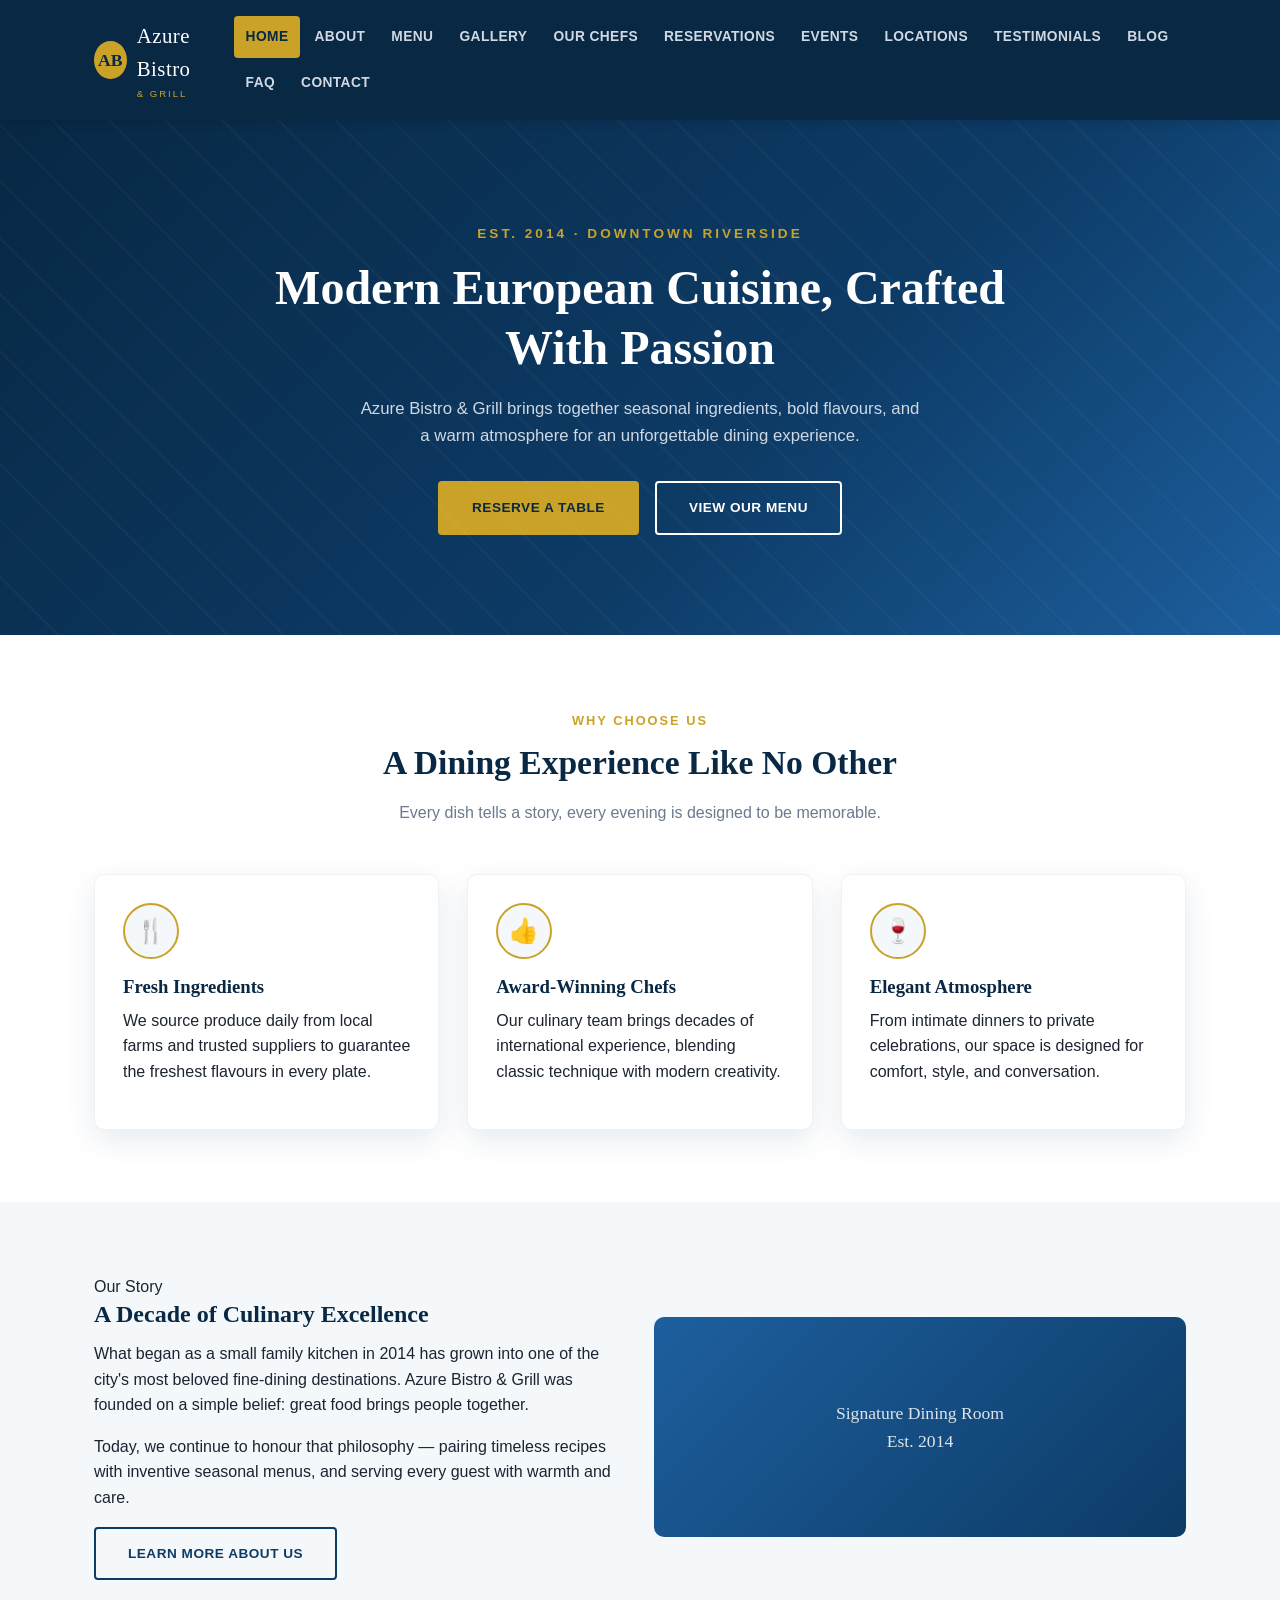
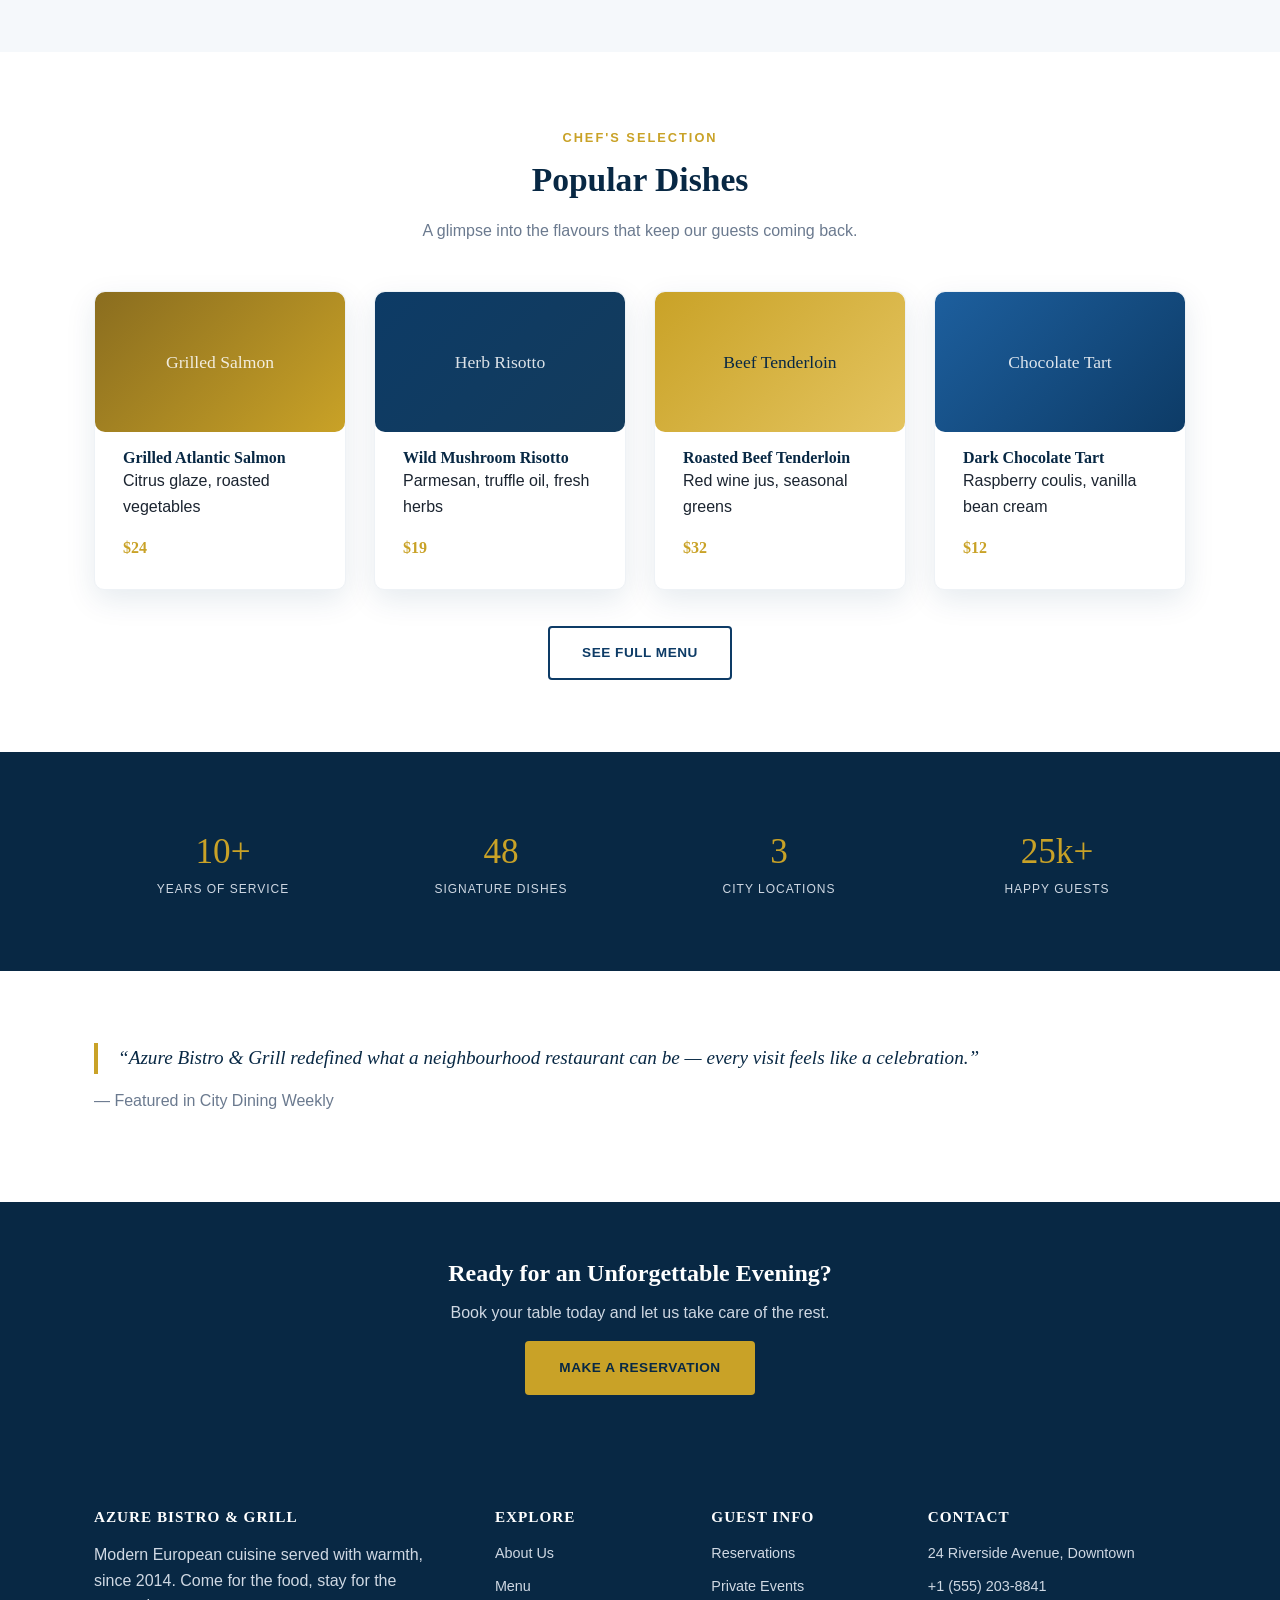
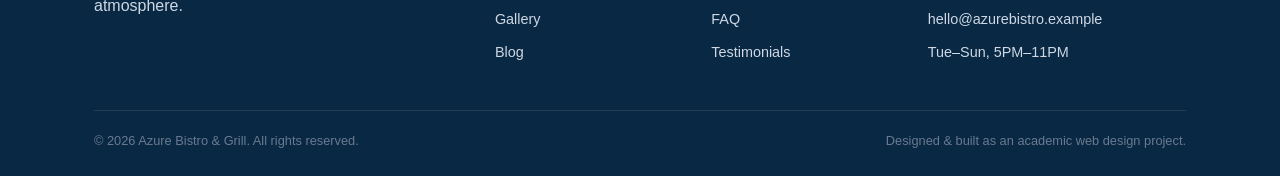
==== index.html @ 6a59ff26 "Initial commit: Azure Bistro & Grill 12-page restaurant website" ====
<!DOCTYPE html>
<html lang="en">
<head>
<meta charset="UTF-8">
<meta name="viewport" content="width=device-width, initial-scale=1.0">
<title>Azure Bistro &amp; Grill | Fine Dining in the Heart of the City</title>
<meta name="description" content="Azure Bistro & Grill is a fine-dining restaurant serving modern European cuisine with fresh, locally-sourced ingredients.">
<link rel="stylesheet" href="assets/css/style.css">
</head>
<body>

<header class="site-header">
  <nav class="nav-bar">
    <a href="index.html" class="brand">
      <span class="brand-mark">AB</span>
      <span class="brand-text">Azure Bistro<small>&amp; Grill</small></span>
    </a>
    <input type="checkbox" id="nav-toggle" class="nav-toggle">
    <label for="nav-toggle" class="nav-toggle-label"><span></span><span></span><span></span></label>
    <ul class="nav-links">
      <li><a href="index.html" class="active">Home</a></li>
      <li><a href="about.html">About</a></li>
      <li><a href="menu.html">Menu</a></li>
      <li><a href="gallery.html">Gallery</a></li>
      <li><a href="chefs.html">Our Chefs</a></li>
      <li><a href="reservations.html">Reservations</a></li>
      <li><a href="events.html">Events</a></li>
      <li><a href="locations.html">Locations</a></li>
      <li><a href="testimonials.html">Testimonials</a></li>
      <li><a href="blog.html">Blog</a></li>
      <li><a href="faq.html">FAQ</a></li>
      <li><a href="contact.html">Contact</a></li>
    </ul>
  </nav>
</header>

<section class="hero">
  <div class="container">
    <span class="eyebrow">Est. 2014 &middot; Downtown Riverside</span>
    <h1>Modern European Cuisine, Crafted With Passion</h1>
    <p>Azure Bistro &amp; Grill brings together seasonal ingredients, bold flavours, and a warm atmosphere for an unforgettable dining experience.</p>
    <div class="hero-actions">
      <a href="reservations.html" class="btn btn--primary">Reserve a Table</a>
      <a href="menu.html" class="btn btn--outline">View Our Menu</a>
    </div>
  </div>
</section>

<section class="section">
  <div class="container">
    <div class="section-header">
      <span class="eyebrow">Why Choose Us</span>
      <h2>A Dining Experience Like No Other</h2>
      <p>Every dish tells a story, every evening is designed to be memorable.</p>
    </div>
    <div class="grid grid--3">
      <div class="card">
        <div class="icon-tile">&#127860;</div>
        <h3>Fresh Ingredients</h3>
        <p>We source produce daily from local farms and trusted suppliers to guarantee the freshest flavours in every plate.</p>
      </div>
      <div class="card">
        <div class="icon-tile">&#128077;</div>
        <h3>Award-Winning Chefs</h3>
        <p>Our culinary team brings decades of international experience, blending classic technique with modern creativity.</p>
      </div>
      <div class="card">
        <div class="icon-tile">&#127863;</div>
        <h3>Elegant Atmosphere</h3>
        <p>From intimate dinners to private celebrations, our space is designed for comfort, style, and conversation.</p>
      </div>
    </div>
  </div>
</section>

<section class="section section--alt">
  <div class="container">
    <div class="grid grid--2" style="align-items:center;">
      <div>
        <span class="eyebrow">Our Story</span>
        <h2>A Decade of Culinary Excellence</h2>
        <p>What began as a small family kitchen in 2014 has grown into one of the city's most beloved fine-dining destinations. Azure Bistro &amp; Grill was founded on a simple belief: great food brings people together.</p>
        <p>Today, we continue to honour that philosophy &mdash; pairing timeless recipes with inventive seasonal menus, and serving every guest with warmth and care.</p>
        <a href="about.html" class="btn btn--outline-dark">Learn More About Us</a>
      </div>
      <div class="media-block alt-c">Signature Dining Room<br>Est. 2014</div>
    </div>
  </div>
</section>

<section class="section">
  <div class="container">
    <div class="section-header">
      <span class="eyebrow">Chef's Selection</span>
      <h2>Popular Dishes</h2>
      <p>A glimpse into the flavours that keep our guests coming back.</p>
    </div>
    <div class="grid grid--4">
      <div class="card">
        <div class="media-block alt-a" style="min-height:140px;margin:-28px -28px 16px;">Grilled Salmon</div>
        <h4 class="mb-0">Grilled Atlantic Salmon</h4>
        <p>Citrus glaze, roasted vegetables</p>
        <span class="menu-price">$24</span>
      </div>
      <div class="card">
        <div class="media-block alt-b" style="min-height:140px;margin:-28px -28px 16px;">Herb Risotto</div>
        <h4 class="mb-0">Wild Mushroom Risotto</h4>
        <p>Parmesan, truffle oil, fresh herbs</p>
        <span class="menu-price">$19</span>
      </div>
      <div class="card">
        <div class="media-block alt-d" style="min-height:140px;margin:-28px -28px 16px;">Beef Tenderloin</div>
        <h4 class="mb-0">Roasted Beef Tenderloin</h4>
        <p>Red wine jus, seasonal greens</p>
        <span class="menu-price">$32</span>
      </div>
      <div class="card">
        <div class="media-block alt-c" style="min-height:140px;margin:-28px -28px 16px;">Chocolate Tart</div>
        <h4 class="mb-0">Dark Chocolate Tart</h4>
        <p>Raspberry coulis, vanilla bean cream</p>
        <span class="menu-price">$12</span>
      </div>
    </div>
    <div class="text-center" style="margin-top:36px;">
      <a href="menu.html" class="btn btn--outline-dark">See Full Menu</a>
    </div>
  </div>
</section>

<section class="section" style="background:var(--primary-dark);">
  <div class="container">
    <div class="stats-row">
      <div><div class="stat-number">10+</div><div class="stat-label">Years of Service</div></div>
      <div><div class="stat-number">48</div><div class="stat-label">Signature Dishes</div></div>
      <div><div class="stat-number">3</div><div class="stat-label">City Locations</div></div>
      <div><div class="stat-number">25k+</div><div class="stat-label">Happy Guests</div></div>
    </div>
  </div>
</section>

<section class="section">
  <div class="container">
    <div class="quote-block">
      &ldquo;Azure Bistro &amp; Grill redefined what a neighbourhood restaurant can be &mdash; every visit feels like a celebration.&rdquo;
    </div>
    <p style="margin-top:14px;color:var(--gray-500);">&mdash; Featured in City Dining Weekly</p>
  </div>
</section>

<section class="cta-banner">
  <div class="container">
    <h2>Ready for an Unforgettable Evening?</h2>
    <p>Book your table today and let us take care of the rest.</p>
    <a href="reservations.html" class="btn btn--primary">Make a Reservation</a>
  </div>
</section>

<footer class="site-footer">
  <div class="container">
    <div class="footer-grid">
      <div>
        <h4>Azure Bistro &amp; Grill</h4>
        <p>Modern European cuisine served with warmth, since 2014. Come for the food, stay for the atmosphere.</p>
      </div>
      <div>
        <h4>Explore</h4>
        <ul>
          <li><a href="about.html">About Us</a></li>
          <li><a href="menu.html">Menu</a></li>
          <li><a href="gallery.html">Gallery</a></li>
          <li><a href="blog.html">Blog</a></li>
        </ul>
      </div>
      <div>
        <h4>Guest Info</h4>
        <ul>
          <li><a href="reservations.html">Reservations</a></li>
          <li><a href="events.html">Private Events</a></li>
          <li><a href="faq.html">FAQ</a></li>
          <li><a href="testimonials.html">Testimonials</a></li>
        </ul>
      </div>
      <div>
        <h4>Contact</h4>
        <ul>
          <li>24 Riverside Avenue, Downtown</li>
          <li>+1 (555) 203-8841</li>
          <li>hello@azurebistro.example</li>
          <li>Tue&ndash;Sun, 5PM&ndash;11PM</li>
        </ul>
      </div>
    </div>
    <div class="footer-bottom">
      <span>&copy; 2026 Azure Bistro &amp; Grill. All rights reserved.</span>
      <span>Designed &amp; built as an academic web design project.</span>
    </div>
  </div>
</footer>

</body>
</html>
---- assets/css/style.css ----
/* ==========================================================================
   Azure Bistro & Grill — Shared Stylesheet
   ========================================================================== */

:root {
  --primary: #0d3b66;
  --primary-dark: #082844;
  --primary-light: #1d5f9e;
  --accent: #c9a227;
  --white: #ffffff;
  --off-white: #f5f8fb;
  --gray-100: #eef2f6;
  --gray-300: #cfd8e3;
  --gray-500: #6b7a8f;
  --gray-700: #33404e;
  --text: #1b2430;
  --radius: 10px;
  --shadow: 0 10px 30px rgba(13, 59, 102, 0.1);
  --max-width: 1140px;
  --font-heading: 'Georgia', 'Times New Roman', serif;
  --font-body: 'Segoe UI', Arial, Helvetica, sans-serif;
}

* { box-sizing: border-box; }

html { scroll-behavior: smooth; }

body {
  margin: 0;
  font-family: var(--font-body);
  color: var(--text);
  background: var(--white);
  line-height: 1.6;
}

img { max-width: 100%; display: block; }

a { color: inherit; text-decoration: none; }

h1, h2, h3, h4 {
  font-family: var(--font-heading);
  color: var(--primary-dark);
  margin: 0 0 0.5em;
  line-height: 1.25;
}

p { margin: 0 0 1em; }

.container {
  max-width: var(--max-width);
  margin: 0 auto;
  padding: 0 24px;
}

.section {
  padding: 72px 0;
}

.section--alt {
  background: var(--off-white);
}

.section-header {
  text-align: center;
  max-width: 640px;
  margin: 0 auto 48px;
}

.section-header .eyebrow {
  display: inline-block;
  text-transform: uppercase;
  letter-spacing: 2px;
  font-size: 0.8rem;
  color: var(--accent);
  font-weight: 700;
  margin-bottom: 10px;
}

.section-header h2 { font-size: 2.1rem; }

.section-header p { color: var(--gray-500); }

/* ---------- Buttons ---------- */
.btn {
  display: inline-block;
  padding: 14px 32px;
  border-radius: 4px;
  font-weight: 600;
  letter-spacing: 0.5px;
  text-transform: uppercase;
  font-size: 0.85rem;
  cursor: pointer;
  border: 2px solid transparent;
  transition: all 0.2s ease;
}

.btn--primary {
  background: var(--accent);
  color: var(--primary-dark);
}
.btn--primary:hover { background: #b6911f; }

.btn--outline {
  background: transparent;
  border-color: var(--white);
  color: var(--white);
}
.btn--outline:hover { background: var(--white); color: var(--primary-dark); }

.btn--outline-dark {
  background: transparent;
  border-color: var(--primary);
  color: var(--primary);
}
.btn--outline-dark:hover { background: var(--primary); color: var(--white); }

/* ---------- Header / Nav ---------- */
.site-header {
  background: var(--primary-dark);
  position: sticky;
  top: 0;
  z-index: 100;
  box-shadow: 0 2px 10px rgba(0,0,0,0.15);
}

.nav-bar {
  max-width: var(--max-width);
  margin: 0 auto;
  padding: 16px 24px;
  display: flex;
  align-items: center;
  justify-content: space-between;
}

.brand {
  display: flex;
  align-items: center;
  gap: 10px;
  color: var(--white);
}

.brand-mark {
  width: 38px;
  height: 38px;
  border-radius: 50%;
  background: var(--accent);
  color: var(--primary-dark);
  display: flex;
  align-items: center;
  justify-content: center;
  font-family: var(--font-heading);
  font-weight: 700;
  font-size: 1.1rem;
}

.brand-text {
  font-family: var(--font-heading);
  font-size: 1.3rem;
  letter-spacing: 0.5px;
}

.brand-text small {
  display: block;
  font-family: var(--font-body);
  font-size: 0.6rem;
  letter-spacing: 2px;
  text-transform: uppercase;
  color: var(--accent);
}

.nav-toggle { display: none; }

.nav-toggle-label {
  display: none;
  flex-direction: column;
  gap: 5px;
  cursor: pointer;
  padding: 6px;
}

.nav-toggle-label span {
  width: 26px;
  height: 2px;
  background: var(--white);
  display: block;
}

.nav-links {
  display: flex;
  flex-wrap: wrap;
  gap: 4px 2px;
  list-style: none;
  margin: 0;
  padding: 0;
}

.nav-links a {
  color: var(--gray-300);
  font-size: 0.86rem;
  font-weight: 600;
  text-transform: uppercase;
  letter-spacing: 0.4px;
  padding: 10px 12px;
  border-radius: 4px;
  display: block;
  transition: all 0.2s ease;
}

.nav-links a:hover,
.nav-links a.active {
  color: var(--primary-dark);
  background: var(--accent);
}

@media (max-width: 960px) {
  .nav-toggle-label { display: flex; }

  .nav-links {
    display: none;
    width: 100%;
    flex-direction: column;
    background: var(--primary-dark);
    padding: 10px 0;
  }

  .nav-links a { padding: 12px 8px; }

  .nav-toggle:checked ~ .nav-links { display: flex; }

  .nav-bar { flex-wrap: wrap; }
}

/* ---------- Hero ---------- */
.hero {
  background: linear-gradient(135deg, var(--primary-dark), var(--primary) 60%, var(--primary-light));
  color: var(--white);
  padding: 100px 0;
  text-align: center;
  position: relative;
  overflow: hidden;
}

.hero::after {
  content: "";
  position: absolute;
  inset: 0;
  background: repeating-linear-gradient(45deg, rgba(255,255,255,0.03) 0 2px, transparent 2px 40px);
  pointer-events: none;
}

.hero .eyebrow {
  text-transform: uppercase;
  letter-spacing: 3px;
  color: var(--accent);
  font-weight: 700;
  font-size: 0.85rem;
}

.hero h1 {
  color: var(--white);
  font-size: 3rem;
  max-width: 760px;
  margin: 12px auto 18px;
}

.hero p {
  max-width: 560px;
  margin: 0 auto 32px;
  color: var(--gray-300);
  font-size: 1.05rem;
}

.hero-actions {
  display: flex;
  gap: 16px;
  justify-content: center;
  flex-wrap: wrap;
}

.page-hero {
  background: linear-gradient(135deg, var(--primary-dark), var(--primary));
  color: var(--white);
  padding: 64px 0;
  text-align: center;
}

.page-hero .eyebrow {
  text-transform: uppercase;
  letter-spacing: 3px;
  color: var(--accent);
  font-weight: 700;
  font-size: 0.8rem;
}

.page-hero h1 { color: var(--white); margin: 8px 0 0; font-size: 2.4rem; }

.breadcrumb {
  margin-top: 14px;
  font-size: 0.85rem;
  color: var(--gray-300);
}

.breadcrumb a { color: var(--accent); }

/* ---------- Grids & Cards ---------- */
.grid {
  display: grid;
  gap: 28px;
}

.grid--2 { grid-template-columns: repeat(2, 1fr); }
.grid--3 { grid-template-columns: repeat(3, 1fr); }
.grid--4 { grid-template-columns: repeat(4, 1fr); }

@media (max-width: 860px) {
  .grid--2, .grid--3, .grid--4 { grid-template-columns: repeat(2, 1fr); }
}
@media (max-width: 560px) {
  .grid--2, .grid--3, .grid--4 { grid-template-columns: 1fr; }
}

.card {
  background: var(--white);
  border: 1px solid var(--gray-100);
  border-radius: var(--radius);
  padding: 28px;
  box-shadow: var(--shadow);
}

.icon-tile {
  width: 56px;
  height: 56px;
  border-radius: 50%;
  background: var(--off-white);
  border: 2px solid var(--accent);
  display: flex;
  align-items: center;
  justify-content: center;
  font-size: 1.5rem;
  margin-bottom: 16px;
}

.media-block {
  border-radius: var(--radius);
  min-height: 220px;
  display: flex;
  align-items: center;
  justify-content: center;
  color: rgba(255,255,255,0.85);
  font-family: var(--font-heading);
  font-size: 1.1rem;
  text-align: center;
  padding: 20px;
  background: linear-gradient(135deg, var(--primary), var(--primary-light));
}

.media-block.alt-a { background: linear-gradient(135deg, #8a6d1f, var(--accent)); }
.media-block.alt-b { background: linear-gradient(135deg, #0d3b66, #133b5c); }
.media-block.alt-c { background: linear-gradient(135deg, #1d5f9e, #0d3b66); }
.media-block.alt-d { background: linear-gradient(135deg, var(--accent), #e4c45f); color: var(--primary-dark); }

/* ---------- Menu ---------- */
.menu-list { list-style: none; margin: 0; padding: 0; }

.menu-item {
  display: flex;
  justify-content: space-between;
  gap: 16px;
  padding: 18px 0;
  border-bottom: 1px dashed var(--gray-300);
}

.menu-item:last-child { border-bottom: none; }

.menu-item h4 { margin: 0 0 4px; font-size: 1.05rem; }

.menu-item p { margin: 0; color: var(--gray-500); font-size: 0.9rem; }

.menu-price {
  font-family: var(--font-heading);
  font-weight: 700;
  color: var(--accent);
  white-space: nowrap;
}

.tab-group {
  display: flex;
  flex-wrap: wrap;
  gap: 10px;
  justify-content: center;
  margin-bottom: 36px;
}

.tab-group a {
  padding: 10px 20px;
  border: 1px solid var(--gray-300);
  border-radius: 30px;
  font-size: 0.85rem;
  font-weight: 600;
  color: var(--primary);
}

.tab-group a.active,
.tab-group a:hover {
  background: var(--primary);
  color: var(--white);
  border-color: var(--primary);
}

/* ---------- Forms ---------- */
.form-grid {
  display: grid;
  grid-template-columns: 1fr 1fr;
  gap: 20px;
}

@media (max-width: 700px) {
  .form-grid { grid-template-columns: 1fr; }
}

.form-field { display: flex; flex-direction: column; gap: 6px; }

.form-field.full { grid-column: 1 / -1; }

.form-field label {
  font-size: 0.85rem;
  font-weight: 600;
  color: var(--gray-700);
}

.form-field input,
.form-field select,
.form-field textarea {
  padding: 12px 14px;
  border: 1px solid var(--gray-300);
  border-radius: 6px;
  font-family: var(--font-body);
  font-size: 0.95rem;
  background: var(--white);
}

.form-field textarea { resize: vertical; min-height: 120px; }

.form-field input:focus,
.form-field select:focus,
.form-field textarea:focus {
  outline: none;
  border-color: var(--primary-light);
}

/* ---------- Stats / Quote ---------- */
.stats-row {
  display: grid;
  grid-template-columns: repeat(4, 1fr);
  gap: 20px;
  text-align: center;
}

@media (max-width: 700px) {
  .stats-row { grid-template-columns: repeat(2, 1fr); }
}

.stats-row .stat-number {
  font-family: var(--font-heading);
  font-size: 2.2rem;
  color: var(--accent);
}

.stats-row .stat-label {
  text-transform: uppercase;
  font-size: 0.75rem;
  letter-spacing: 1px;
  color: var(--gray-300);
}

.quote-block {
  border-left: 4px solid var(--accent);
  padding-left: 20px;
  font-family: var(--font-heading);
  font-style: italic;
  font-size: 1.2rem;
  color: var(--primary-dark);
}

/* ---------- Table ---------- */
table.data-table {
  width: 100%;
  border-collapse: collapse;
}

table.data-table th, table.data-table td {
  padding: 14px 16px;
  border-bottom: 1px solid var(--gray-100);
  text-align: left;
}

table.data-table th {
  background: var(--primary-dark);
  color: var(--white);
  text-transform: uppercase;
  font-size: 0.8rem;
  letter-spacing: 0.5px;
}

table.data-table tr:nth-child(even) { background: var(--off-white); }

/* ---------- Accordion (FAQ, CSS-only) ---------- */
.accordion { display: flex; flex-direction: column; gap: 14px; }

.accordion-item {
  border: 1px solid var(--gray-100);
  border-radius: var(--radius);
  overflow: hidden;
}

.accordion-item input { display: none; }

.accordion-item label {
  display: flex;
  justify-content: space-between;
  align-items: center;
  padding: 18px 22px;
  background: var(--off-white);
  font-weight: 600;
  cursor: pointer;
  color: var(--primary-dark);
}

.accordion-item label::after {
  content: "+";
  font-size: 1.3rem;
  color: var(--accent);
}

.accordion-item input:checked + label::after { content: "\2212"; }

.accordion-content {
  max-height: 0;
  overflow: hidden;
  transition: max-height 0.3s ease;
  padding: 0 22px;
  color: var(--gray-500);
}

.accordion-item input:checked ~ .accordion-content {
  max-height: 300px;
  padding: 18px 22px;
}

/* ---------- Badges ---------- */
.badge {
  display: inline-block;
  padding: 4px 12px;
  border-radius: 20px;
  background: var(--off-white);
  border: 1px solid var(--gray-300);
  font-size: 0.75rem;
  font-weight: 600;
  color: var(--primary);
  text-transform: uppercase;
  letter-spacing: 0.5px;
}

/* ---------- Map placeholder ---------- */
.map-block {
  border-radius: var(--radius);
  min-height: 300px;
  background: var(--off-white) repeating-linear-gradient(135deg, var(--gray-100) 0 10px, var(--off-white) 10px 20px);
  border: 1px solid var(--gray-300);
  display: flex;
  align-items: center;
  justify-content: center;
  color: var(--gray-500);
  font-weight: 600;
  text-align: center;
  padding: 20px;
}

/* ---------- CTA banner ---------- */
.cta-banner {
  background: var(--primary-dark);
  color: var(--white);
  text-align: center;
  padding: 56px 0;
}

.cta-banner h2 { color: var(--white); }

.cta-banner p { color: var(--gray-300); }

/* ---------- Footer ---------- */
.site-footer {
  background: var(--primary-dark);
  color: var(--gray-300);
  padding: 56px 0 24px;
}

.footer-grid {
  display: grid;
  grid-template-columns: 2fr 1fr 1fr 1.4fr;
  gap: 32px;
  margin-bottom: 36px;
}

@media (max-width: 800px) {
  .footer-grid { grid-template-columns: 1fr 1fr; }
}
@media (max-width: 500px) {
  .footer-grid { grid-template-columns: 1fr; }
}

.footer-grid h4 {
  color: var(--white);
  font-size: 0.95rem;
  text-transform: uppercase;
  letter-spacing: 1px;
  margin-bottom: 16px;
}

.footer-grid ul { list-style: none; margin: 0; padding: 0; }

.footer-grid li { margin-bottom: 10px; font-size: 0.9rem; }

.footer-grid a:hover { color: var(--accent); }

.footer-bottom {
  border-top: 1px solid rgba(255,255,255,0.1);
  padding-top: 20px;
  display: flex;
  justify-content: space-between;
  flex-wrap: wrap;
  gap: 10px;
  font-size: 0.8rem;
  color: var(--gray-500);
}

/* ---------- Utility ---------- */
.text-center { text-align: center; }
.mt-0 { margin-top: 0; }
.mb-0 { margin-bottom: 0; }
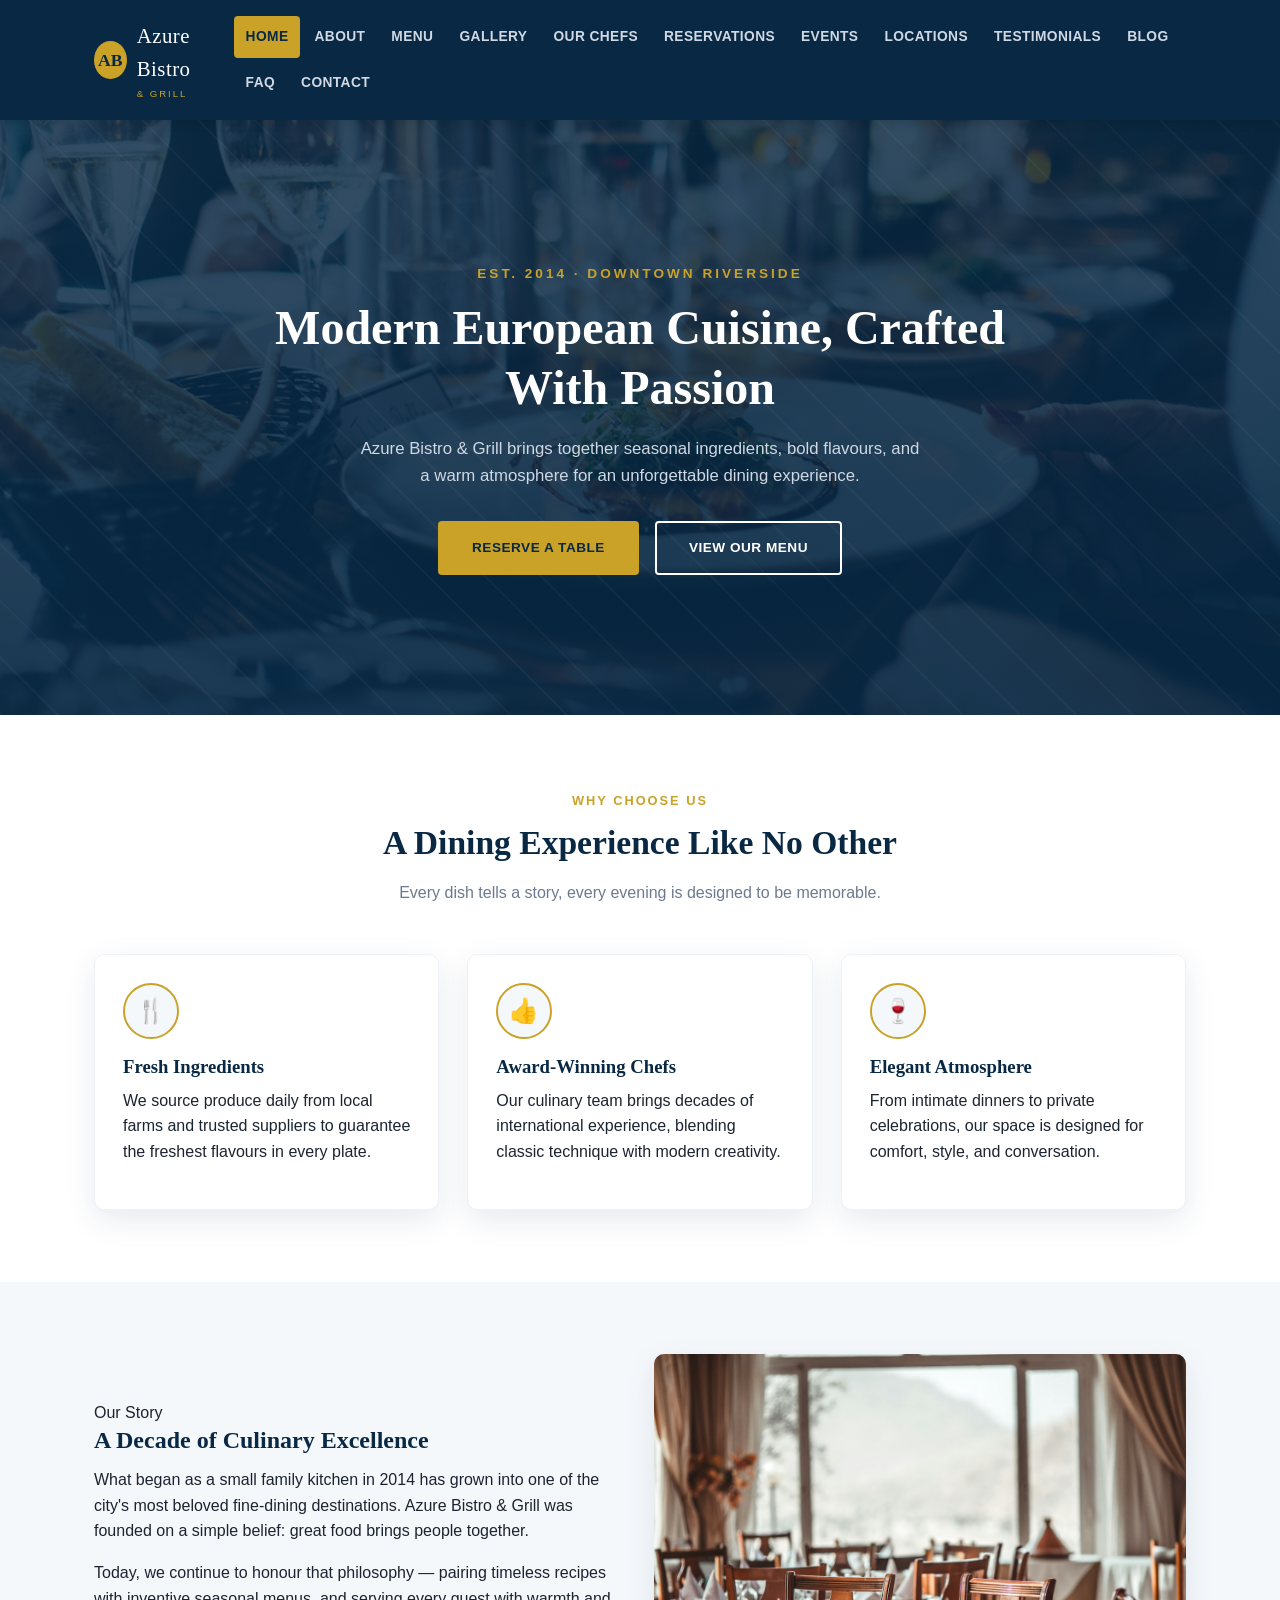
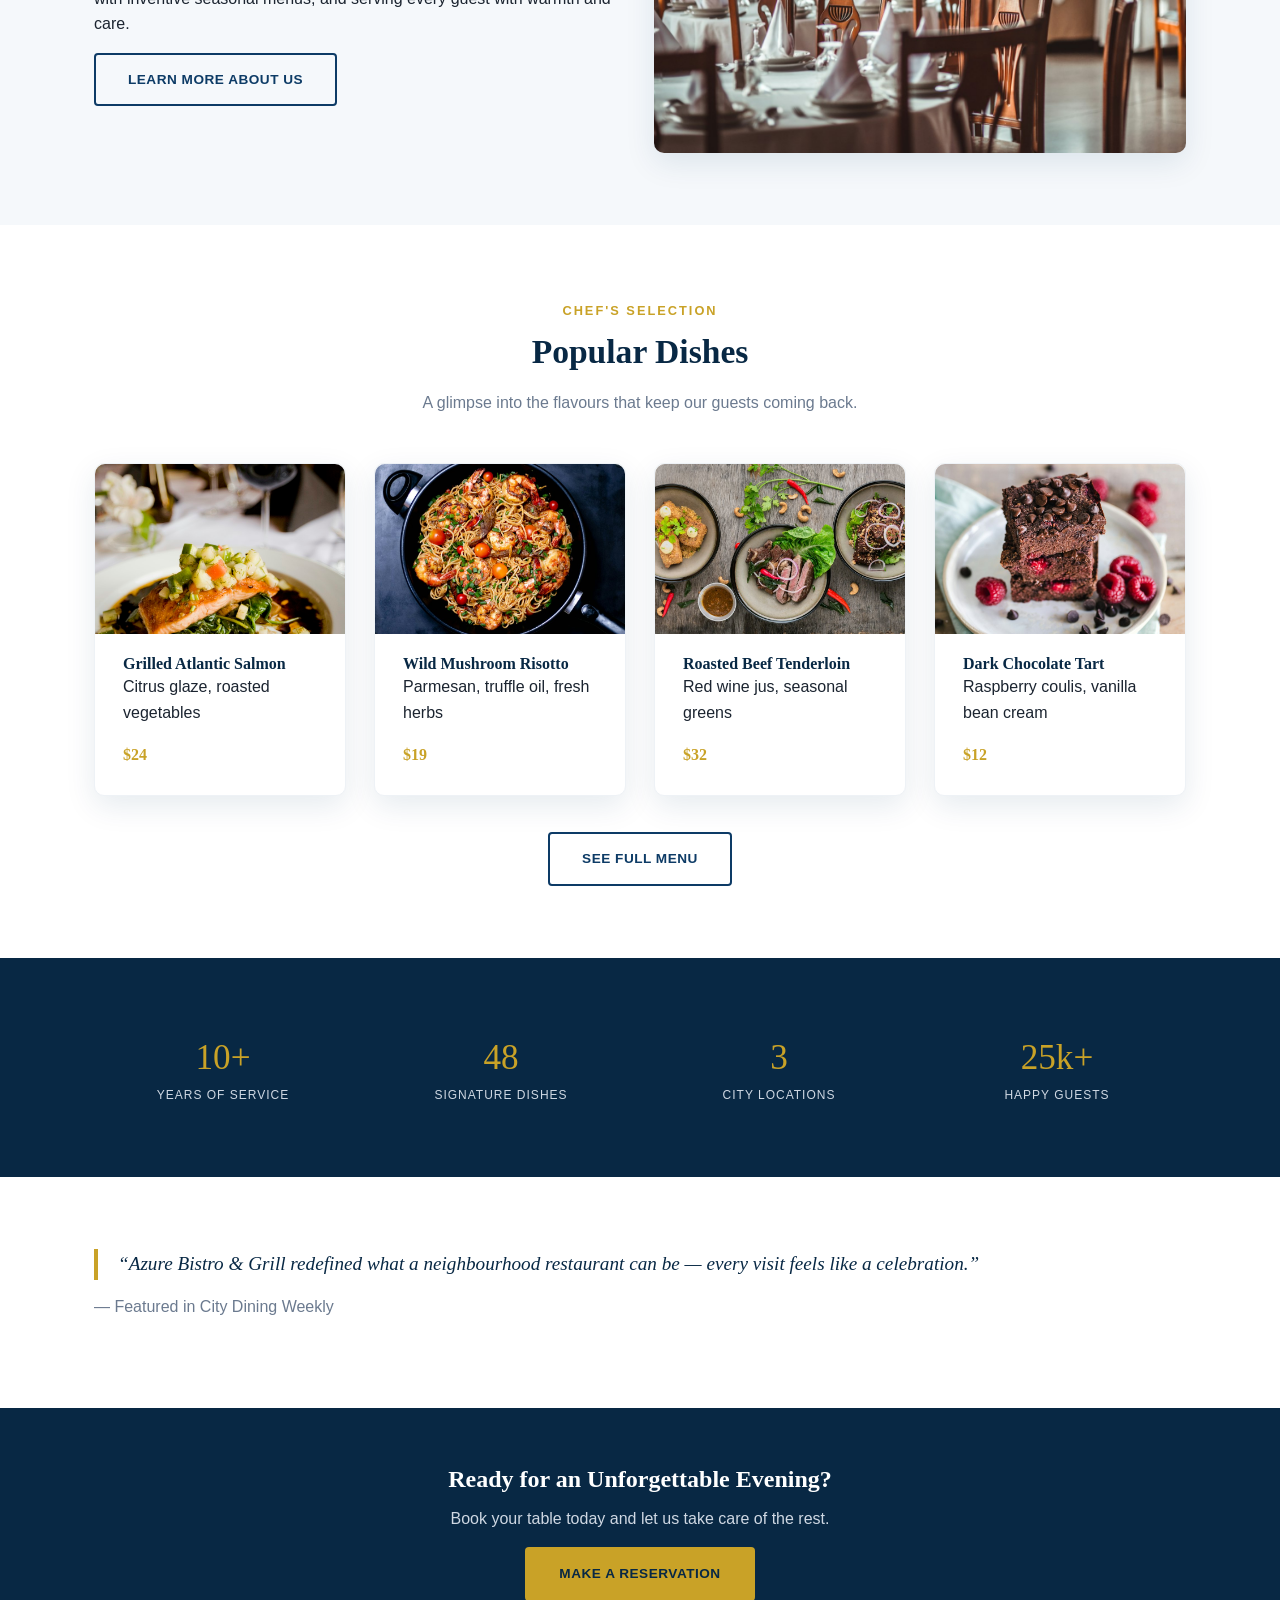
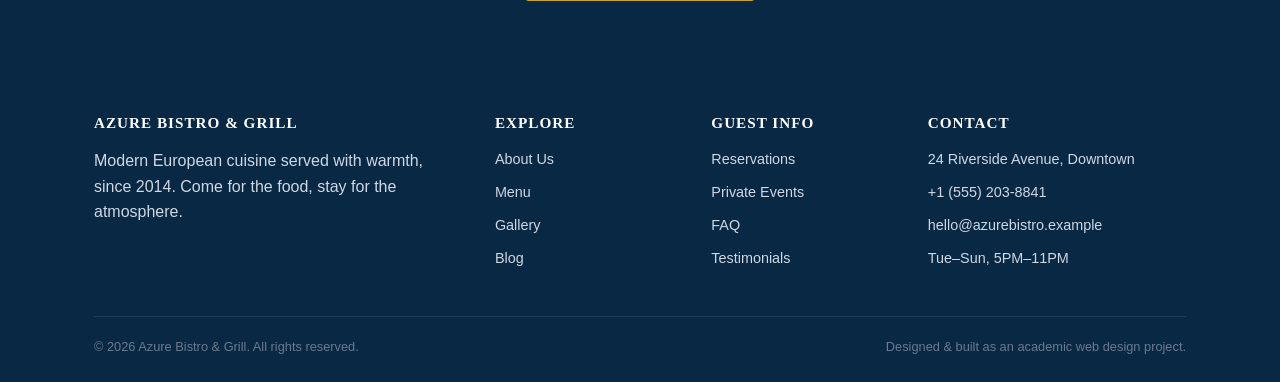
==== commit 4af27de9: "Add real stock photography across all pages for a premium look Replace CSS placeholder blocks with l" ====
--- a/index.html
+++ b/index.html
@@ -34,7 +34,7 @@
   </nav>
 </header>
 
-<section class="hero">
+<section class="hero" style="background-image:url('assets/images/hero-home.jpg');">
   <div class="container">
     <span class="eyebrow">Est. 2014 &middot; Downtown Riverside</span>
     <h1>Modern European Cuisine, Crafted With Passion</h1>
@@ -83,7 +83,9 @@
         <p>Today, we continue to honour that philosophy &mdash; pairing timeless recipes with inventive seasonal menus, and serving every guest with warmth and care.</p>
         <a href="about.html" class="btn btn--outline-dark">Learn More About Us</a>
       </div>
-      <div class="media-block alt-c">Signature Dining Room<br>Est. 2014</div>
+      <div class="photo-frame ratio-4-3">
+        <img src="assets/images/interior-elegant.jpg" alt="Azure Bistro & Grill elegant dining room" loading="lazy">
+      </div>
     </div>
   </div>
 </section>
@@ -97,25 +99,25 @@
     </div>
     <div class="grid grid--4">
       <div class="card">
-        <div class="media-block alt-a" style="min-height:140px;margin:-28px -28px 16px;">Grilled Salmon</div>
+        <div class="card-photo-top"><img src="assets/images/dish-salmon-wine.jpg" alt="Grilled Atlantic Salmon" loading="lazy"></div>
         <h4 class="mb-0">Grilled Atlantic Salmon</h4>
         <p>Citrus glaze, roasted vegetables</p>
         <span class="menu-price">$24</span>
       </div>
       <div class="card">
-        <div class="media-block alt-b" style="min-height:140px;margin:-28px -28px 16px;">Herb Risotto</div>
+        <div class="card-photo-top"><img src="assets/images/dish-shrimp-pasta.jpg" alt="Wild Mushroom Risotto" loading="lazy"></div>
         <h4 class="mb-0">Wild Mushroom Risotto</h4>
         <p>Parmesan, truffle oil, fresh herbs</p>
         <span class="menu-price">$19</span>
       </div>
       <div class="card">
-        <div class="media-block alt-d" style="min-height:140px;margin:-28px -28px 16px;">Beef Tenderloin</div>
+        <div class="card-photo-top"><img src="assets/images/dish-trio-plates.jpg" alt="Roasted Beef Tenderloin" loading="lazy"></div>
         <h4 class="mb-0">Roasted Beef Tenderloin</h4>
         <p>Red wine jus, seasonal greens</p>
         <span class="menu-price">$32</span>
       </div>
       <div class="card">
-        <div class="media-block alt-c" style="min-height:140px;margin:-28px -28px 16px;">Chocolate Tart</div>
+        <div class="card-photo-top"><img src="assets/images/dish-dessert-brownie.jpg" alt="Dark Chocolate Tart" loading="lazy"></div>
         <h4 class="mb-0">Dark Chocolate Tart</h4>
         <p>Raspberry coulis, vanilla bean cream</p>
         <span class="menu-price">$12</span>
--- a/assets/css/style.css
+++ b/assets/css/style.css
@@ -234,10 +234,20 @@
 .hero {
   background: linear-gradient(135deg, var(--primary-dark), var(--primary) 60%, var(--primary-light));
   color: var(--white);
-  padding: 100px 0;
+  padding: 140px 0;
   text-align: center;
   position: relative;
   overflow: hidden;
+  background-size: cover;
+  background-position: center;
+}
+
+.hero::before {
+  content: "";
+  position: absolute;
+  inset: 0;
+  background: linear-gradient(180deg, rgba(8,40,68,0.82), rgba(8,40,68,0.92));
+  pointer-events: none;
 }
 
 .hero::after {
@@ -248,6 +258,8 @@
   pointer-events: none;
 }
 
+.hero .container { position: relative; z-index: 1; }
+
 .hero .eyebrow {
   text-transform: uppercase;
   letter-spacing: 3px;
@@ -279,10 +291,23 @@
 
 .page-hero {
   background: linear-gradient(135deg, var(--primary-dark), var(--primary));
-  color: var(--white);
-  padding: 64px 0;
+  background-size: cover;
+  background-position: center;
+  color: var(--white);
+  padding: 84px 0;
   text-align: center;
-}
+  position: relative;
+  overflow: hidden;
+}
+
+.page-hero::before {
+  content: "";
+  position: absolute;
+  inset: 0;
+  background: linear-gradient(180deg, rgba(8,40,68,0.84), rgba(8,40,68,0.92));
+}
+
+.page-hero .container { position: relative; z-index: 1; }
 
 .page-hero .eyebrow {
   text-transform: uppercase;
@@ -358,6 +383,95 @@
 .media-block.alt-b { background: linear-gradient(135deg, #0d3b66, #133b5c); }
 .media-block.alt-c { background: linear-gradient(135deg, #1d5f9e, #0d3b66); }
 .media-block.alt-d { background: linear-gradient(135deg, var(--accent), #e4c45f); color: var(--primary-dark); }
+
+/* ---------- Photo cards (real images) ---------- */
+.photo {
+  display: block;
+  width: 100%;
+  height: 100%;
+  object-fit: cover;
+}
+
+.photo-frame {
+  border-radius: var(--radius);
+  overflow: hidden;
+  box-shadow: var(--shadow);
+  position: relative;
+}
+
+.photo-frame img { width: 100%; height: 100%; object-fit: cover; display: block; }
+
+.ratio-16-9 { aspect-ratio: 16 / 9; }
+.ratio-4-3 { aspect-ratio: 4 / 3; }
+.ratio-1-1 { aspect-ratio: 1 / 1; }
+.ratio-3-4 { aspect-ratio: 3 / 4; }
+
+.card-photo-top {
+  margin: -28px -28px 20px;
+  overflow: hidden;
+  border-radius: var(--radius) var(--radius) 0 0;
+}
+
+.card-photo-top img {
+  width: 100%;
+  height: 170px;
+  object-fit: cover;
+  display: block;
+  transition: transform 0.4s ease;
+}
+
+.card:hover .card-photo-top img { transform: scale(1.06); }
+
+.gallery-item {
+  border-radius: var(--radius);
+  overflow: hidden;
+  box-shadow: var(--shadow);
+  position: relative;
+}
+
+.gallery-item img {
+  width: 100%;
+  height: 100%;
+  object-fit: cover;
+  display: block;
+  transition: transform 0.5s ease;
+}
+
+.gallery-item:hover img { transform: scale(1.1); }
+
+.gallery-item .caption {
+  position: absolute;
+  left: 0; right: 0; bottom: 0;
+  padding: 14px 16px;
+  background: linear-gradient(0deg, rgba(8,40,68,0.85), transparent);
+  color: var(--white);
+  font-weight: 600;
+  font-size: 0.9rem;
+  opacity: 0;
+  transform: translateY(8px);
+  transition: all 0.3s ease;
+}
+
+.gallery-item:hover .caption { opacity: 1; transform: translateY(0); }
+
+.chef-card { padding: 0; overflow: hidden; }
+
+.chef-card .chef-photo-wrap {
+  overflow: hidden;
+}
+
+.chef-card img {
+  width: 100%;
+  aspect-ratio: 4 / 5;
+  object-fit: cover;
+  display: block;
+  transition: transform 0.4s ease;
+  filter: grayscale(15%);
+}
+
+.chef-card:hover img { transform: scale(1.05); filter: grayscale(0%); }
+
+.chef-card .chef-body { padding: 24px 28px 28px; }
 
 /* ---------- Menu ---------- */
 .menu-list { list-style: none; margin: 0; padding: 0; }
